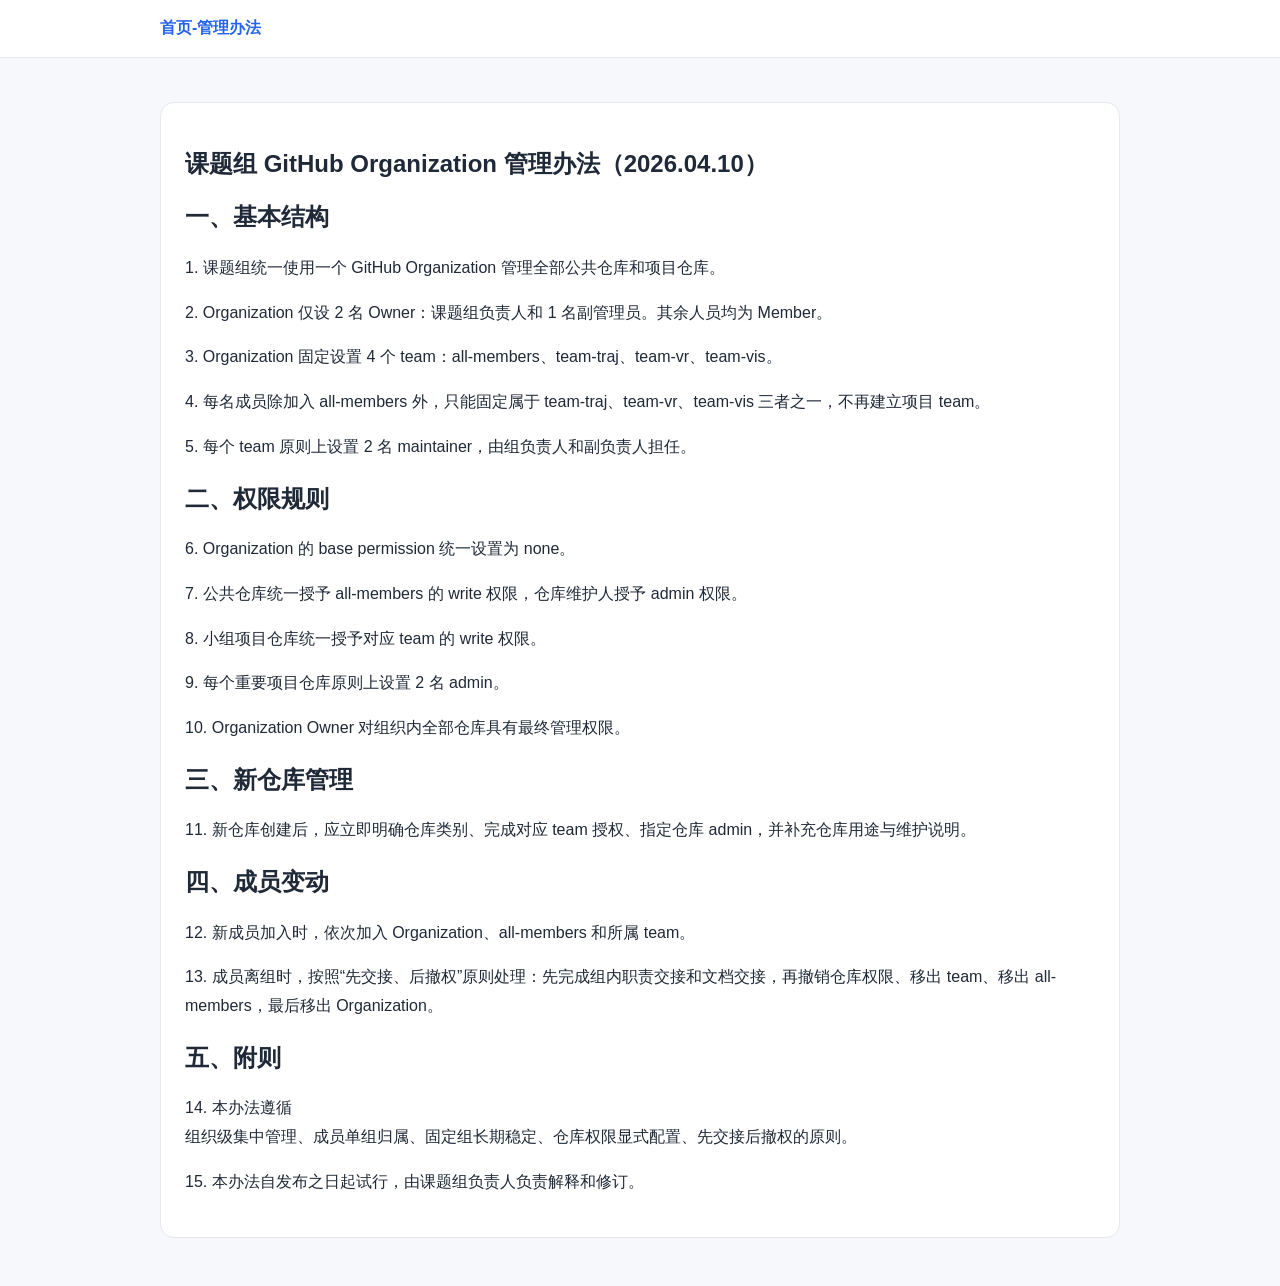
==== index.html @ 1e1f8779 "Initial commit" ====
<!doctype html>
<html lang="zh-CN">
<head>
  <meta charset="utf-8">
  <meta name="viewport" content="width=device-width, initial-scale=1">
  <title>课题组 GitHub 主页</title>
  <link rel="stylesheet" href="assets/style.css">
</head>
<body>
  <nav class="nav">
    <div class="nav-inner">
      <a href="index.html">首页-管理办法</a>
    </div>
  </nav>

  <main class="container">
    <section class="card">
      <h1>课题组 GitHub Organization 管理办法（2026.04.10）</h1>
      <h2>一、基本结构</h2>
  <p>1. 课题组统一使用一个 GitHub Organization 管理全部公共仓库和项目仓库。</p>
  <p>2. Organization 仅设 2 名 Owner：课题组负责人和 1 名副管理员。其余人员均为 Member。</p>
  <p>3. Organization 固定设置 4 个 team：all-members、team-traj、team-vr、team-vis。</p>
  <p>4. 每名成员除加入 all-members 外，只能固定属于 team-traj、team-vr、team-vis 三者之一，不再建立项目 team。</p>
  <p>5. 每个 team 原则上设置 2 名 maintainer，由组负责人和副负责人担任。</p>

  <h2>二、权限规则</h2>
  <p>6. Organization 的 base permission 统一设置为 none。</p>
  <p>7. 公共仓库统一授予 all-members 的 write 权限，仓库维护人授予 admin 权限。</p>
  <p>8. 小组项目仓库统一授予对应 team 的 write 权限。</p>
  <p>9. 每个重要项目仓库原则上设置 2 名 admin。</p>
  <p>10. Organization Owner 对组织内全部仓库具有最终管理权限。</p>

  <h2>三、新仓库管理</h2>
  <p>11. 新仓库创建后，应立即明确仓库类别、完成对应 team 授权、指定仓库 admin，并补充仓库用途与维护说明。</p>

  <h2>四、成员变动</h2>
  <p>12. 新成员加入时，依次加入 Organization、all-members 和所属 team。</p>
  <p>13. 成员离组时，按照“先交接、后撤权”原则处理：先完成组内职责交接和文档交接，再撤销仓库权限、移出 team、移出 all-members，最后移出 Organization。</p>

  <h2>五、附则</h2>
  <p>14. 本办法遵循<br>组织级集中管理、成员单组归属、固定组长期稳定、仓库权限显式配置、先交接后撤权的原则。</p>
  <p>15. 本办法自发布之日起试行，由课题组负责人负责解释和修订。</p>
    </section>
  </main>
</body>
</html>
---- assets/style.css ----
body {
  margin: 0;
  font-family: -apple-system, BlinkMacSystemFont, "Segoe UI", "PingFang SC",
    "Microsoft YaHei", sans-serif;
  background: #f6f8fb;
  color: #1f2937;
  line-height: 1.8;
}

.container {
  max-width: 960px;
  margin: 0 auto;
  padding: 24px 18px 48px;
}

.nav {
  background: #ffffff;
  border-bottom: 1px solid #e5e7eb;
}

.nav-inner {
  max-width: 960px;
  margin: 0 auto;
  padding: 14px 18px;
  display: flex;
  gap: 18px;
  flex-wrap: wrap;
}

.nav a {
  color: #2563eb;
  text-decoration: none;
  font-weight: 600;
}

.card {
  background: #ffffff;
  border: 1px solid #e5e7eb;
  border-radius: 14px;
  padding: 24px;
  margin-top: 20px;
}

h1, h2 {
  line-height: 1.4;
}
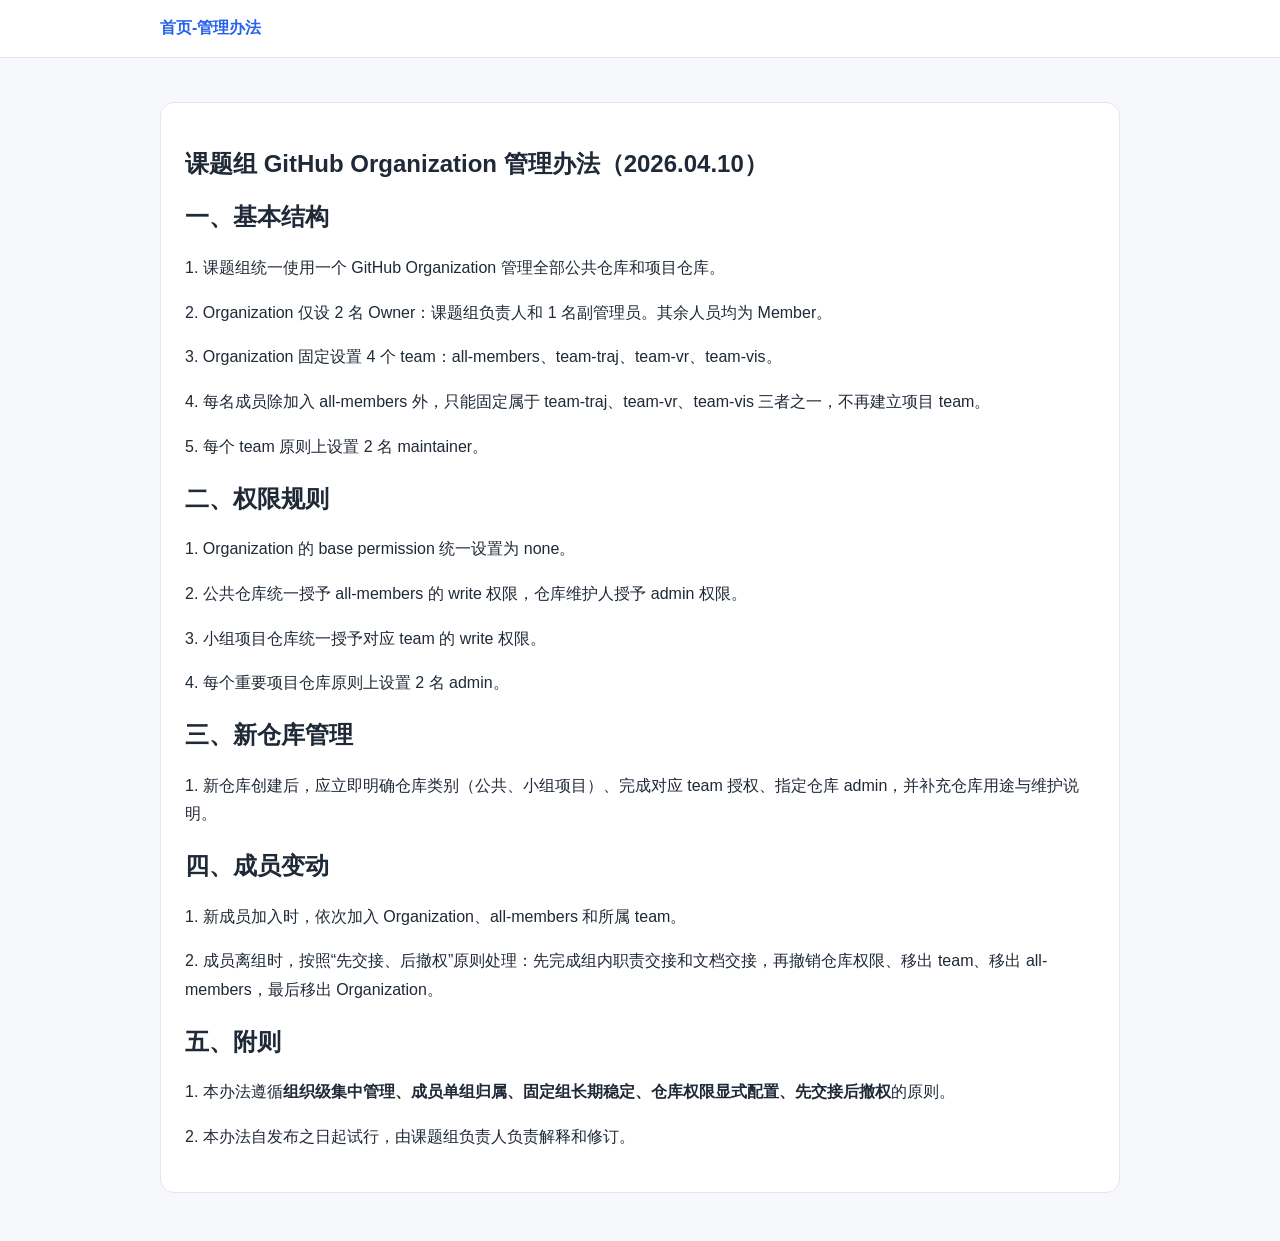
==== commit 9358427f: "fix some bugs" ====
--- a/index.html
+++ b/index.html
@@ -21,25 +21,24 @@
   <p>2. Organization 仅设 2 名 Owner：课题组负责人和 1 名副管理员。其余人员均为 Member。</p>
   <p>3. Organization 固定设置 4 个 team：all-members、team-traj、team-vr、team-vis。</p>
   <p>4. 每名成员除加入 all-members 外，只能固定属于 team-traj、team-vr、team-vis 三者之一，不再建立项目 team。</p>
-  <p>5. 每个 team 原则上设置 2 名 maintainer，由组负责人和副负责人担任。</p>
+  <p>5. 每个 team 原则上设置 2 名 maintainer。</p>
 
   <h2>二、权限规则</h2>
-  <p>6. Organization 的 base permission 统一设置为 none。</p>
-  <p>7. 公共仓库统一授予 all-members 的 write 权限，仓库维护人授予 admin 权限。</p>
-  <p>8. 小组项目仓库统一授予对应 team 的 write 权限。</p>
-  <p>9. 每个重要项目仓库原则上设置 2 名 admin。</p>
-  <p>10. Organization Owner 对组织内全部仓库具有最终管理权限。</p>
+  <p>1. Organization 的 base permission 统一设置为 none。</p>
+  <p>2. 公共仓库统一授予 all-members 的 write 权限，仓库维护人授予 admin 权限。</p>
+  <p>3. 小组项目仓库统一授予对应 team 的 write 权限。</p>
+  <p>4. 每个重要项目仓库原则上设置 2 名 admin。</p>
 
   <h2>三、新仓库管理</h2>
-  <p>11. 新仓库创建后，应立即明确仓库类别、完成对应 team 授权、指定仓库 admin，并补充仓库用途与维护说明。</p>
+  <p>1. 新仓库创建后，应立即明确仓库类别（公共、小组项目）、完成对应 team 授权、指定仓库 admin，并补充仓库用途与维护说明。</p>
 
   <h2>四、成员变动</h2>
-  <p>12. 新成员加入时，依次加入 Organization、all-members 和所属 team。</p>
-  <p>13. 成员离组时，按照“先交接、后撤权”原则处理：先完成组内职责交接和文档交接，再撤销仓库权限、移出 team、移出 all-members，最后移出 Organization。</p>
+  <p>1. 新成员加入时，依次加入 Organization、all-members 和所属 team。</p>
+  <p>2. 成员离组时，按照“先交接、后撤权”原则处理：先完成组内职责交接和文档交接，再撤销仓库权限、移出 team、移出 all-members，最后移出 Organization。</p>
 
   <h2>五、附则</h2>
-  <p>14. 本办法遵循<br>组织级集中管理、成员单组归属、固定组长期稳定、仓库权限显式配置、先交接后撤权的原则。</p>
-  <p>15. 本办法自发布之日起试行，由课题组负责人负责解释和修订。</p>
+  <p>1. 本办法遵循<b>组织级集中管理、成员单组归属、固定组长期稳定、仓库权限显式配置、先交接后撤权</b>的原则。</p>
+  <p>2. 本办法自发布之日起试行，由课题组负责人负责解释和修订。</p>
     </section>
   </main>
 </body>
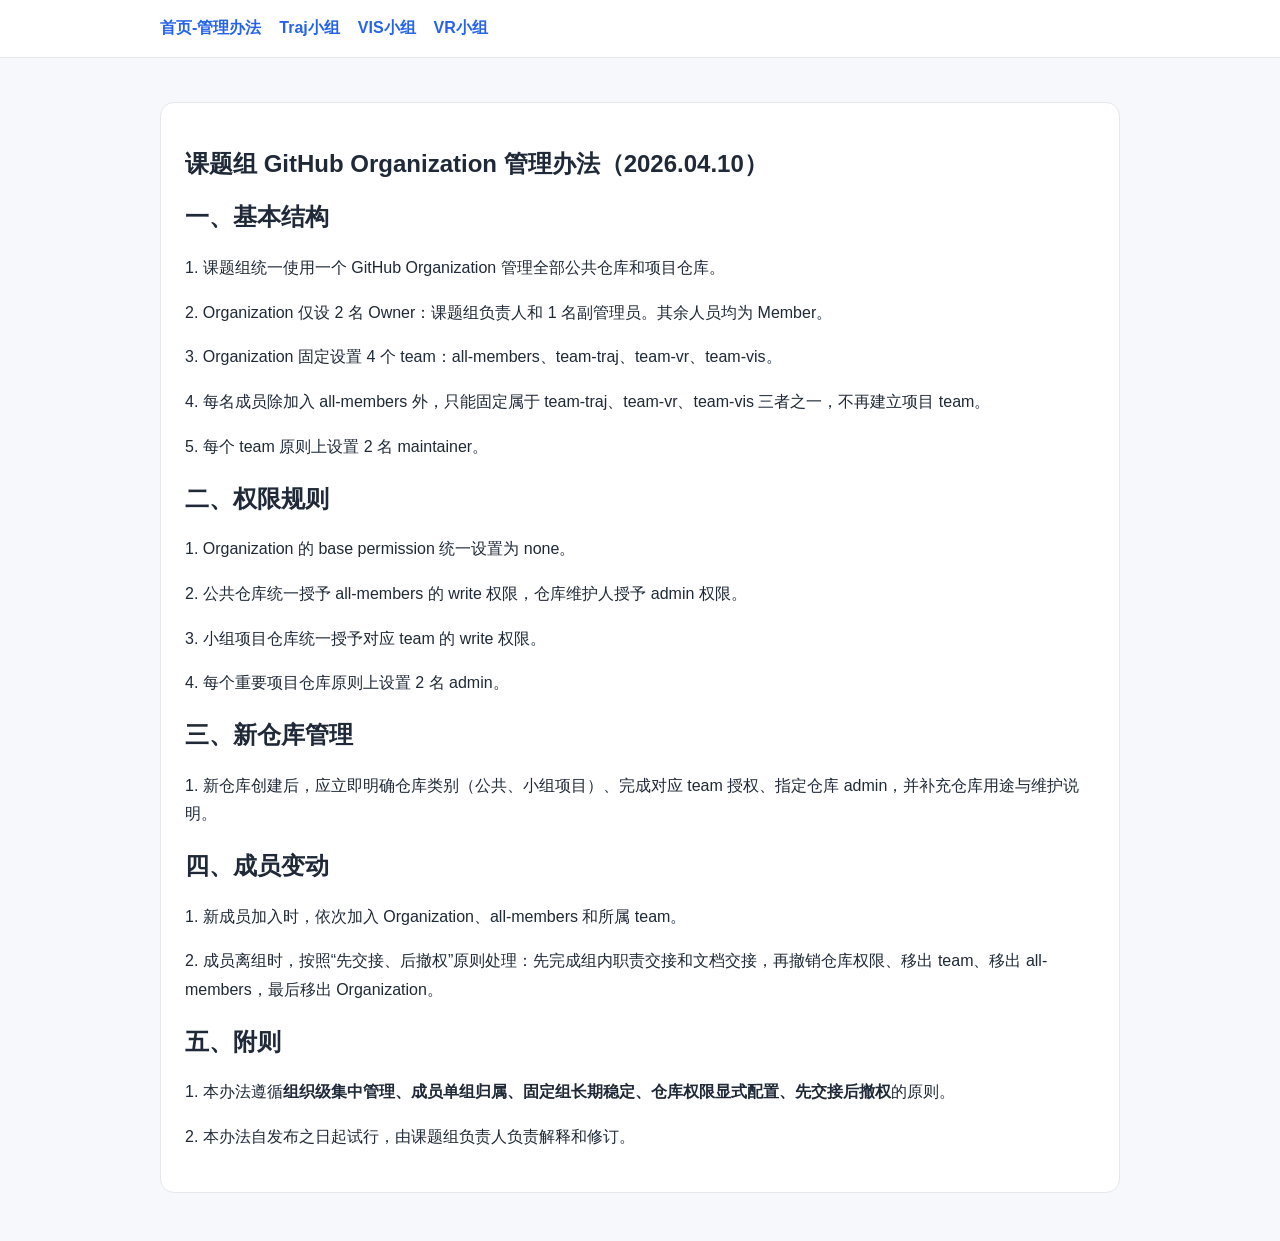
==== commit a017750c: "增加三个小组的介绍页面" ====
--- a/index.html
+++ b/index.html
@@ -10,6 +10,9 @@
   <nav class="nav">
     <div class="nav-inner">
       <a href="index.html">首页-管理办法</a>
+      <a href="team/team-traj.html">Traj小组</a>
+      <a href="team/team-vis.html">VIS小组</a>
+      <a href="team/team-vr.html">VR小组</a>
     </div>
   </nav>
 
--- a/assets/style.css
+++ b/assets/style.css
@@ -1,3 +1,7 @@
+html {
+  scroll-behavior: smooth;
+}
+
 body {
   margin: 0;
   font-family: -apple-system, BlinkMacSystemFont, "Segoe UI", "PingFang SC",
@@ -13,14 +17,18 @@
   padding: 24px 18px 48px;
 }
 
+.nav-inner,
+.container {
+  max-width: 960px;
+  margin: 0 auto;
+}
+
 .nav {
   background: #ffffff;
   border-bottom: 1px solid #e5e7eb;
 }
 
 .nav-inner {
-  max-width: 960px;
-  margin: 0 auto;
   padding: 14px 18px;
   display: flex;
   gap: 18px;
@@ -43,4 +51,115 @@
 
 h1, h2 {
   line-height: 1.4;
-}+}
+
+.pub-list {
+  margin: 0;
+  padding-left: 22px;
+}
+
+.pub-item {
+  margin-bottom: 16px;
+}
+
+.pub-entry {
+  display: flex;
+  align-items: flex-start;
+  justify-content: space-between;
+  gap: 12px;
+  margin: 0;
+}
+
+.pub-text {
+  flex: 1;
+  min-width: 0;
+}
+
+.pub-links {
+  display: inline-flex;
+  align-items: center;
+  gap: 0;
+  margin-left: 2px;
+  flex-shrink: 0;
+}
+
+.pub-icon,
+.back-to-top {
+  display: inline-flex;
+  align-items: center;
+  justify-content: center;
+  border-radius: 999px;
+  text-decoration: none;
+}
+
+.pub-icon {
+  width: 32px;
+  height: 32px;
+}
+
+.pub-icon:hover {
+  background: #dbeafe;
+  transform: translateY(-1px);
+}
+
+.pub-icon img {
+  width: 20px;
+  height: 20px;
+  display: block;
+}
+
+.pub-links .pub-icon[href="#"],
+.pub-links .pub-icon[href=""],
+.pub-links .pub-icon:not([href]) {
+  display: none;
+}
+
+.back-to-top {
+  position: fixed;
+  right: 24px;
+  bottom: 24px;
+  width: 48px;
+  height: 48px;
+  background: #2563eb;
+  color: #ffffff;
+  font-size: 20px;
+  font-weight: 700;
+  box-shadow: 0 10px 24px rgba(37, 99, 235, 0.22);
+  opacity: 0;
+  visibility: hidden;
+  transform: translateY(10px);
+  transition: opacity 0.2s ease, transform 0.2s ease, visibility 0.2s ease, background-color 0.2s ease;
+}
+
+.back-to-top.is-visible {
+  opacity: 1;
+  visibility: visible;
+  transform: translateY(0);
+}
+
+.back-to-top:hover {
+  background: #1d4ed8;
+}
+
+.back-to-top:focus-visible {
+  outline: 3px solid rgba(37, 99, 235, 0.25);
+  outline-offset: 3px;
+}
+
+@media (max-width: 640px) {
+  .pub-entry {
+    flex-direction: column;
+    gap: 6px;
+  }
+
+  .pub-links {
+    margin-left: 0;
+  }
+
+  .back-to-top {
+    right: 16px;
+    bottom: 16px;
+    width: 44px;
+    height: 44px;
+  }
+}
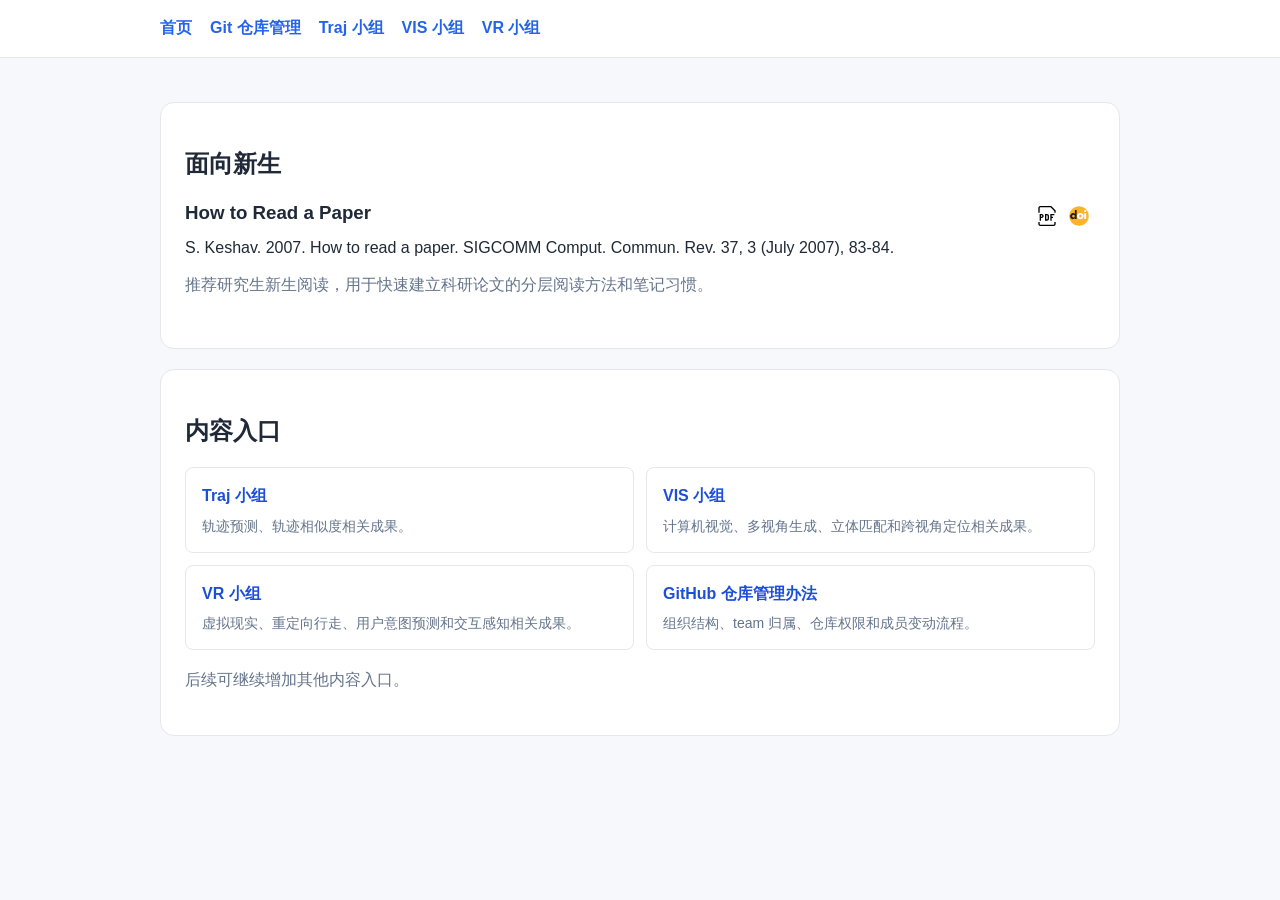
==== commit fde39251: "新增了面向新生的 How to Read a Paper 文章" ====
--- a/index.html
+++ b/index.html
@@ -3,46 +3,87 @@
 <head>
   <meta charset="utf-8">
   <meta name="viewport" content="width=device-width, initial-scale=1">
-  <title>课题组 GitHub 主页</title>
+  <title>课题组管理首页</title>
   <link rel="stylesheet" href="assets/style.css">
 </head>
 <body>
   <nav class="nav">
     <div class="nav-inner">
-      <a href="index.html">首页-管理办法</a>
-      <a href="team/team-traj.html">Traj小组</a>
-      <a href="team/team-vis.html">VIS小组</a>
-      <a href="team/team-vr.html">VR小组</a>
+      <a href="index.html">首页</a>
+      <a href="management/github.html">Git 仓库管理</a>
+      <a href="team/team-traj.html">Traj 小组</a>
+      <a href="team/team-vis.html">VIS 小组</a>
+      <a href="team/team-vr.html">VR 小组</a>
     </div>
   </nav>
 
   <main class="container">
     <section class="card">
-      <h1>课题组 GitHub Organization 管理办法（2026.04.10）</h1>
-      <h2>一、基本结构</h2>
-  <p>1. 课题组统一使用一个 GitHub Organization 管理全部公共仓库和项目仓库。</p>
-  <p>2. Organization 仅设 2 名 Owner：课题组负责人和 1 名副管理员。其余人员均为 Member。</p>
-  <p>3. Organization 固定设置 4 个 team：all-members、team-traj、team-vr、team-vis。</p>
-  <p>4. 每名成员除加入 all-members 外，只能固定属于 team-traj、team-vr、team-vis 三者之一，不再建立项目 team。</p>
-  <p>5. 每个 team 原则上设置 2 名 maintainer。</p>
+      <h2>面向新生</h2>
+      <ul class="resource-list">
+        <li class="resource-item">
+          <div class="resource-main">
+            <h3>How to Read a Paper</h3>
+            <p>
+              S. Keshav. 2007. How to read a paper.
+              SIGCOMM Comput. Commun. Rev. 37, 3 (July 2007), 83-84.
+            </p>
+            <p class="resource-note">
+              推荐研究生新生阅读，用于快速建立科研论文的分层阅读方法和笔记习惯。
+            </p>
+          </div>
+          <span class="resource-links">
+            <a class="pub-icon" href="resources/HowToReadAPaper.pdf" target="_blank" rel="noopener noreferrer" title="PDF">
+              <img src="assets/imgs/pdf.svg" alt="PDF">
+            </a>
+            <a class="pub-icon" href="https://doi.org/10.1145/1273445.1273458" target="_blank" rel="noopener noreferrer" title="DOI">
+              <img src="assets/imgs/doi.svg" alt="DOI">
+            </a>
+          </span>
+        </li>
+      </ul>
+    </section>
 
-  <h2>二、权限规则</h2>
-  <p>1. Organization 的 base permission 统一设置为 none。</p>
-  <p>2. 公共仓库统一授予 all-members 的 write 权限，仓库维护人授予 admin 权限。</p>
-  <p>3. 小组项目仓库统一授予对应 team 的 write 权限。</p>
-  <p>4. 每个重要项目仓库原则上设置 2 名 admin。</p>
-
-  <h2>三、新仓库管理</h2>
-  <p>1. 新仓库创建后，应立即明确仓库类别（公共、小组项目）、完成对应 team 授权、指定仓库 admin，并补充仓库用途与维护说明。</p>
-
-  <h2>四、成员变动</h2>
-  <p>1. 新成员加入时，依次加入 Organization、all-members 和所属 team。</p>
-  <p>2. 成员离组时，按照“先交接、后撤权”原则处理：先完成组内职责交接和文档交接，再撤销仓库权限、移出 team、移出 all-members，最后移出 Organization。</p>
-
-  <h2>五、附则</h2>
-  <p>1. 本办法遵循<b>组织级集中管理、成员单组归属、固定组长期稳定、仓库权限显式配置、先交接后撤权</b>的原则。</p>
-  <p>2. 本办法自发布之日起试行，由课题组负责人负责解释和修订。</p>
+    <section class="card">
+      <h2>内容入口</h2>
+      <div class="link-grid">
+        <a class="topic-link" href="team/team-traj.html">
+          <span class="topic-title">Traj 小组</span>
+          <span class="topic-desc">轨迹预测、轨迹相似度相关成果。</span>
+        </a>
+        <a class="topic-link" href="team/team-vis.html">
+          <span class="topic-title">VIS 小组</span>
+          <span class="topic-desc">计算机视觉、多视角生成、立体匹配和跨视角定位相关成果。</span>
+        </a>
+        <a class="topic-link" href="team/team-vr.html">
+          <span class="topic-title">VR 小组</span>
+          <span class="topic-desc">虚拟现实、重定向行走、用户意图预测和交互感知相关成果。</span>
+        </a>
+        <a class="topic-link" href="management/github.html">
+          <span class="topic-title">GitHub 仓库管理办法</span>
+          <span class="topic-desc">组织结构、team 归属、仓库权限和成员变动流程。</span>
+        </a>
+      </div>
+      <p class="muted">
+        后续可继续增加其他内容入口。
+      </p>
     </section>
   </main>
+
+  <a class="back-to-top" href="#top" aria-label="回到页面顶部" title="回到顶部">↑</a>
+  <script>
+    const backToTopButton = document.querySelector(".back-to-top");
+
+    function toggleBackToTopButton() {
+      if (window.scrollY > 240) {
+        backToTopButton.classList.add("is-visible");
+      } else {
+        backToTopButton.classList.remove("is-visible");
+      }
+    }
+
+    window.addEventListener("scroll", toggleBackToTopButton, { passive: true });
+    toggleBackToTopButton();
+  </script>
 </body>
 </html>
--- a/assets/style.css
+++ b/assets/style.css
@@ -11,16 +11,14 @@
   line-height: 1.8;
 }
 
-.container {
-  max-width: 960px;
-  margin: 0 auto;
-  padding: 24px 18px 48px;
-}
-
 .nav-inner,
 .container {
   max-width: 960px;
   margin: 0 auto;
+}
+
+.container {
+  padding: 24px 18px 48px;
 }
 
 .nav {
@@ -49,8 +47,86 @@
   margin-top: 20px;
 }
 
-h1, h2 {
+h1, h2, h3 {
   line-height: 1.4;
+}
+
+h3 {
+  margin: 0 0 8px;
+}
+
+.muted,
+.resource-note,
+.topic-desc {
+  color: #64748b;
+}
+
+.resource-list {
+  list-style: none;
+  margin: 0;
+  padding: 0;
+}
+
+.resource-item {
+  display: flex;
+  align-items: flex-start;
+  justify-content: space-between;
+  gap: 18px;
+  padding: 16px 0;
+  border-top: 1px solid #e5e7eb;
+}
+
+.resource-item:first-child {
+  border-top: 0;
+  padding-top: 0;
+}
+
+.resource-main p {
+  margin: 0 0 8px;
+}
+
+.pub-links,
+.resource-links {
+  display: inline-flex;
+  align-items: center;
+  gap: 0;
+  flex-shrink: 0;
+}
+
+.link-grid {
+  display: grid;
+  grid-template-columns: repeat(2, minmax(0, 1fr));
+  gap: 12px;
+}
+
+.topic-link {
+  display: block;
+  padding: 14px 16px;
+  border: 1px solid #e5e7eb;
+  border-radius: 8px;
+  color: inherit;
+  text-decoration: none;
+}
+
+.topic-link:hover {
+  border-color: #93c5fd;
+  background: #f8fbff;
+}
+
+.topic-title,
+.topic-desc {
+  display: block;
+}
+
+.topic-title {
+  color: #1d4ed8;
+  font-weight: 700;
+}
+
+.topic-desc {
+  margin-top: 4px;
+  font-size: 14px;
+  line-height: 1.6;
 }
 
 .pub-list {
@@ -76,11 +152,7 @@
 }
 
 .pub-links {
-  display: inline-flex;
-  align-items: center;
-  gap: 0;
   margin-left: 2px;
-  flex-shrink: 0;
 }
 
 .pub-icon,
@@ -95,6 +167,7 @@
 .pub-icon {
   width: 32px;
   height: 32px;
+  flex-shrink: 0;
 }
 
 .pub-icon:hover {
@@ -147,6 +220,15 @@
 }
 
 @media (max-width: 640px) {
+  .resource-item {
+    flex-direction: column;
+    gap: 10px;
+  }
+
+  .link-grid {
+    grid-template-columns: 1fr;
+  }
+
   .pub-entry {
     flex-direction: column;
     gap: 6px;
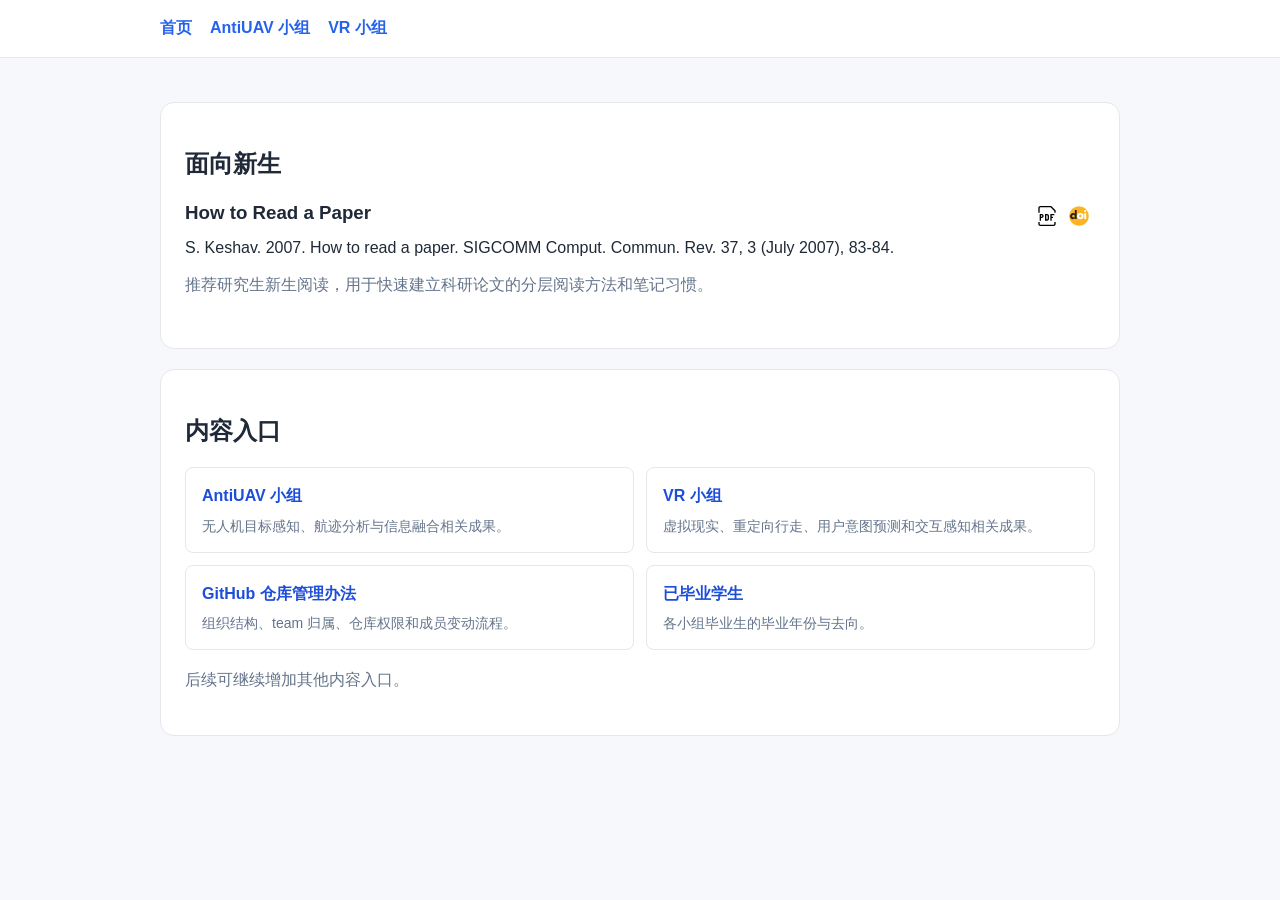
==== commit abc62d63: "重新拆分为 AntiUAV 和 VR 两个小组" ====
--- a/index.html
+++ b/index.html
@@ -8,13 +8,9 @@
 </head>
 <body>
   <nav class="nav">
-    <div class="nav-inner">
-      <a href="index.html">首页</a>
-      <a href="management/github.html">Git 仓库管理</a>
-      <a href="team/team-traj.html">Traj 小组</a>
-      <a href="team/team-vis.html">VIS 小组</a>
-      <a href="team/team-vr.html">VR 小组</a>
-    </div>
+    <a href="index.html">首页</a>
+    <a href="team/team-antiuav.html">AntiUAV 小组</a>
+    <a href="team/team-vr.html">VR 小组</a>
   </nav>
 
   <main class="container">
@@ -47,13 +43,9 @@
     <section class="card">
       <h2>内容入口</h2>
       <div class="link-grid">
-        <a class="topic-link" href="team/team-traj.html">
-          <span class="topic-title">Traj 小组</span>
-          <span class="topic-desc">轨迹预测、轨迹相似度相关成果。</span>
-        </a>
-        <a class="topic-link" href="team/team-vis.html">
-          <span class="topic-title">VIS 小组</span>
-          <span class="topic-desc">计算机视觉、多视角生成、立体匹配和跨视角定位相关成果。</span>
+        <a class="topic-link" href="team/team-antiuav.html">
+          <span class="topic-title">AntiUAV 小组</span>
+          <span class="topic-desc">无人机目标感知、航迹分析与信息融合相关成果。</span>
         </a>
         <a class="topic-link" href="team/team-vr.html">
           <span class="topic-title">VR 小组</span>
@@ -63,6 +55,10 @@
           <span class="topic-title">GitHub 仓库管理办法</span>
           <span class="topic-desc">组织结构、team 归属、仓库权限和成员变动流程。</span>
         </a>
+        <a class="topic-link" href="team/graduates.html">
+          <span class="topic-title">已毕业学生</span>
+          <span class="topic-desc">各小组毕业生的毕业年份与去向。</span>
+        </a>
       </div>
       <p class="muted">
         后续可继续增加其他内容入口。
@@ -71,19 +67,6 @@
   </main>
 
   <a class="back-to-top" href="#top" aria-label="回到页面顶部" title="回到顶部">↑</a>
-  <script>
-    const backToTopButton = document.querySelector(".back-to-top");
-
-    function toggleBackToTopButton() {
-      if (window.scrollY > 240) {
-        backToTopButton.classList.add("is-visible");
-      } else {
-        backToTopButton.classList.remove("is-visible");
-      }
-    }
-
-    window.addEventListener("scroll", toggleBackToTopButton, { passive: true });
-    toggleBackToTopButton();
-  </script>
+  <script src="assets/back-to-top.js" defer></script>
 </body>
 </html>
--- a/assets/style.css
+++ b/assets/style.css
@@ -1,4 +1,5 @@
 html {
+  --content-max-width: 960px;
   scroll-behavior: smooth;
 }
 
@@ -11,23 +12,16 @@
   line-height: 1.8;
 }
 
-.nav-inner,
 .container {
-  max-width: 960px;
+  max-width: var(--content-max-width);
   margin: 0 auto;
-}
-
-.container {
   padding: 24px 18px 48px;
 }
 
 .nav {
   background: #ffffff;
   border-bottom: 1px solid #e5e7eb;
-}
-
-.nav-inner {
-  padding: 14px 18px;
+  padding: 14px max(18px, calc((100% - var(--content-max-width)) / 2));
   display: flex;
   gap: 18px;
   flex-wrap: wrap;
@@ -67,10 +61,14 @@
   padding: 0;
 }
 
-.resource-item {
+.resource-item,
+.pub-entry {
   display: flex;
   align-items: flex-start;
   justify-content: space-between;
+}
+
+.resource-item {
   gap: 18px;
   padding: 16px 0;
   border-top: 1px solid #e5e7eb;
@@ -89,7 +87,6 @@
 .resource-links {
   display: inline-flex;
   align-items: center;
-  gap: 0;
   flex-shrink: 0;
 }
 
@@ -129,6 +126,33 @@
   line-height: 1.6;
 }
 
+.graduate-filter:not([hidden]) {
+  display: flex;
+  flex-wrap: wrap;
+  gap: 8px;
+  margin: 0 0 20px;
+}
+
+.graduate-filter button {
+  padding: 4px 12px;
+  border: 1px solid #e5e7eb;
+  border-radius: 8px;
+  background: #ffffff;
+  color: #1d4ed8;
+  font: inherit;
+  cursor: pointer;
+}
+
+.graduate-filter button:hover {
+  border-color: #93c5fd;
+}
+
+.graduate-filter button[aria-pressed="true"] {
+  border-color: #2563eb;
+  background: #2563eb;
+  color: #ffffff;
+}
+
 .pub-list {
   margin: 0;
   padding-left: 22px;
@@ -139,9 +163,6 @@
 }
 
 .pub-entry {
-  display: flex;
-  align-items: flex-start;
-  justify-content: space-between;
   gap: 12px;
   margin: 0;
 }
@@ -179,12 +200,6 @@
   width: 20px;
   height: 20px;
   display: block;
-}
-
-.pub-links .pub-icon[href="#"],
-.pub-links .pub-icon[href=""],
-.pub-links .pub-icon:not([href]) {
-  display: none;
 }
 
 .back-to-top {
@@ -220,8 +235,12 @@
 }
 
 @media (max-width: 640px) {
+  .resource-item,
+  .pub-entry {
+    flex-direction: column;
+  }
+
   .resource-item {
-    flex-direction: column;
     gap: 10px;
   }
 
@@ -230,7 +249,6 @@
   }
 
   .pub-entry {
-    flex-direction: column;
     gap: 6px;
   }
 
